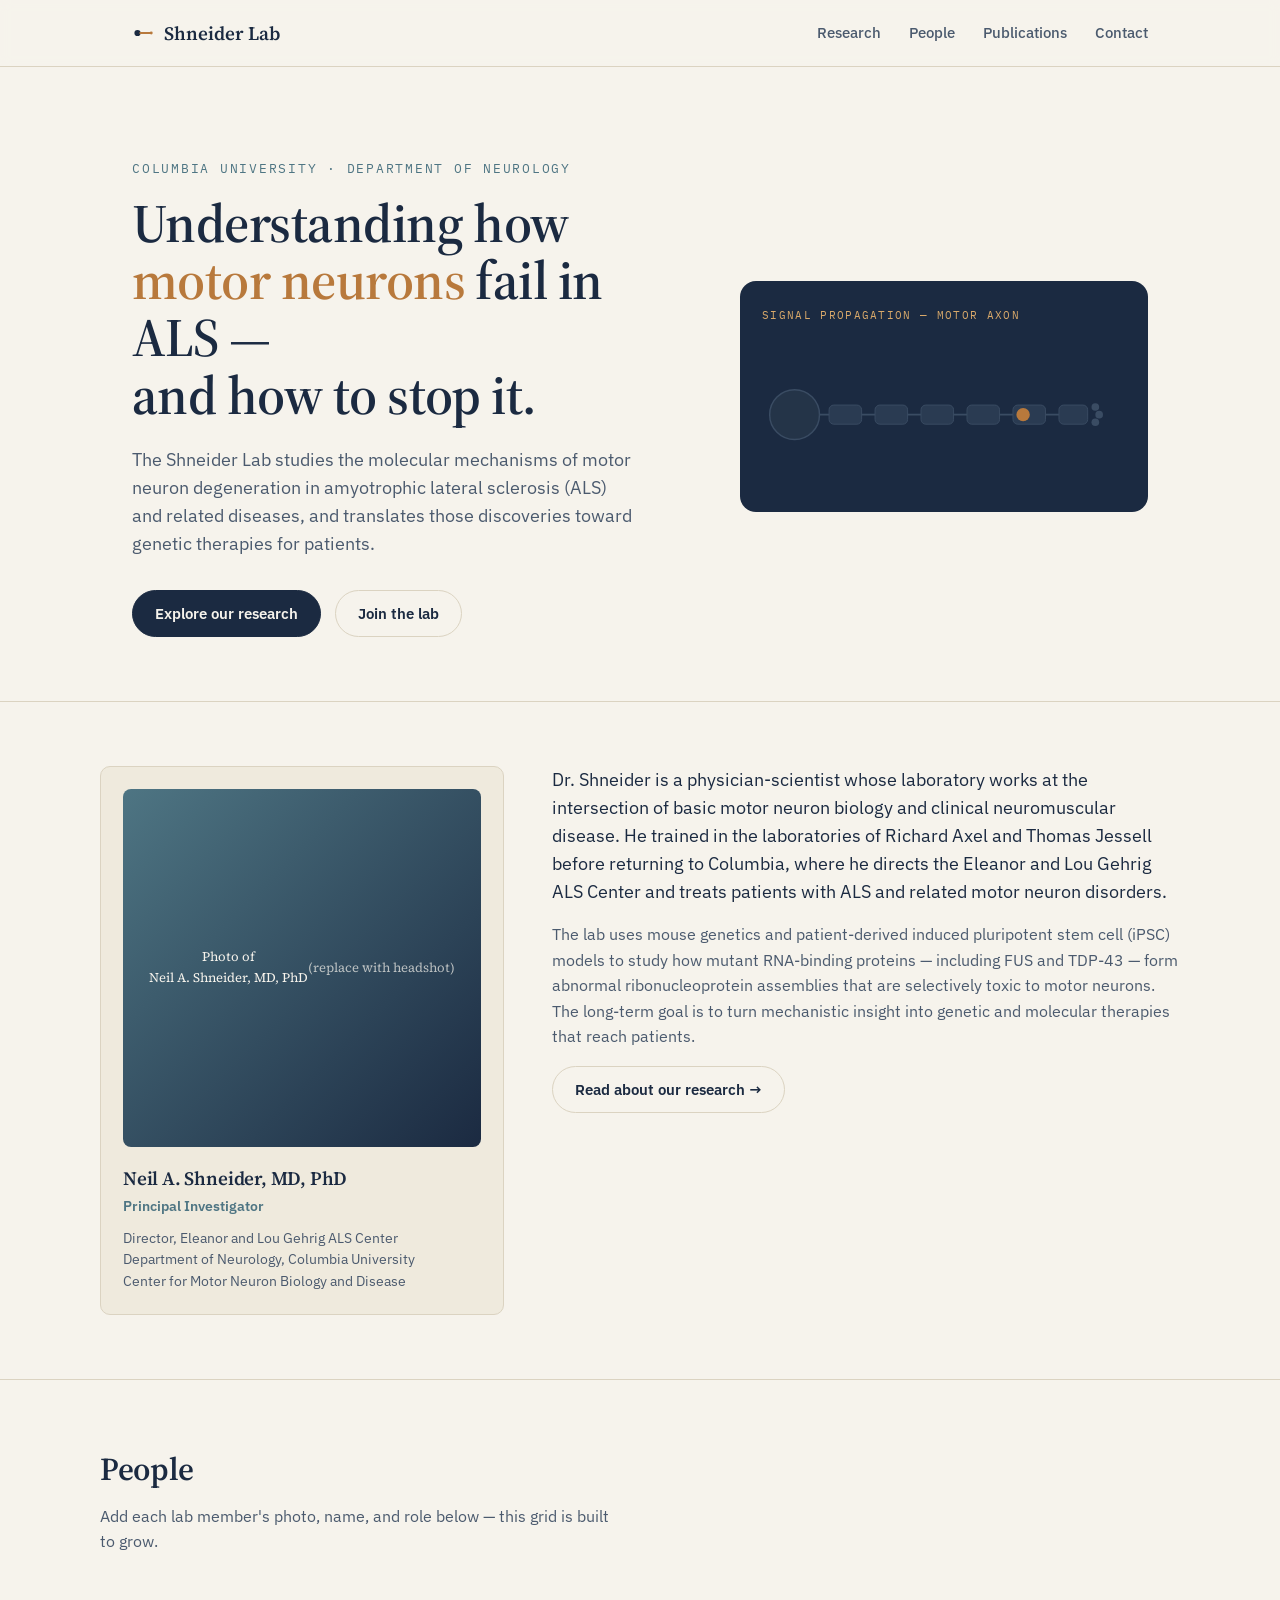
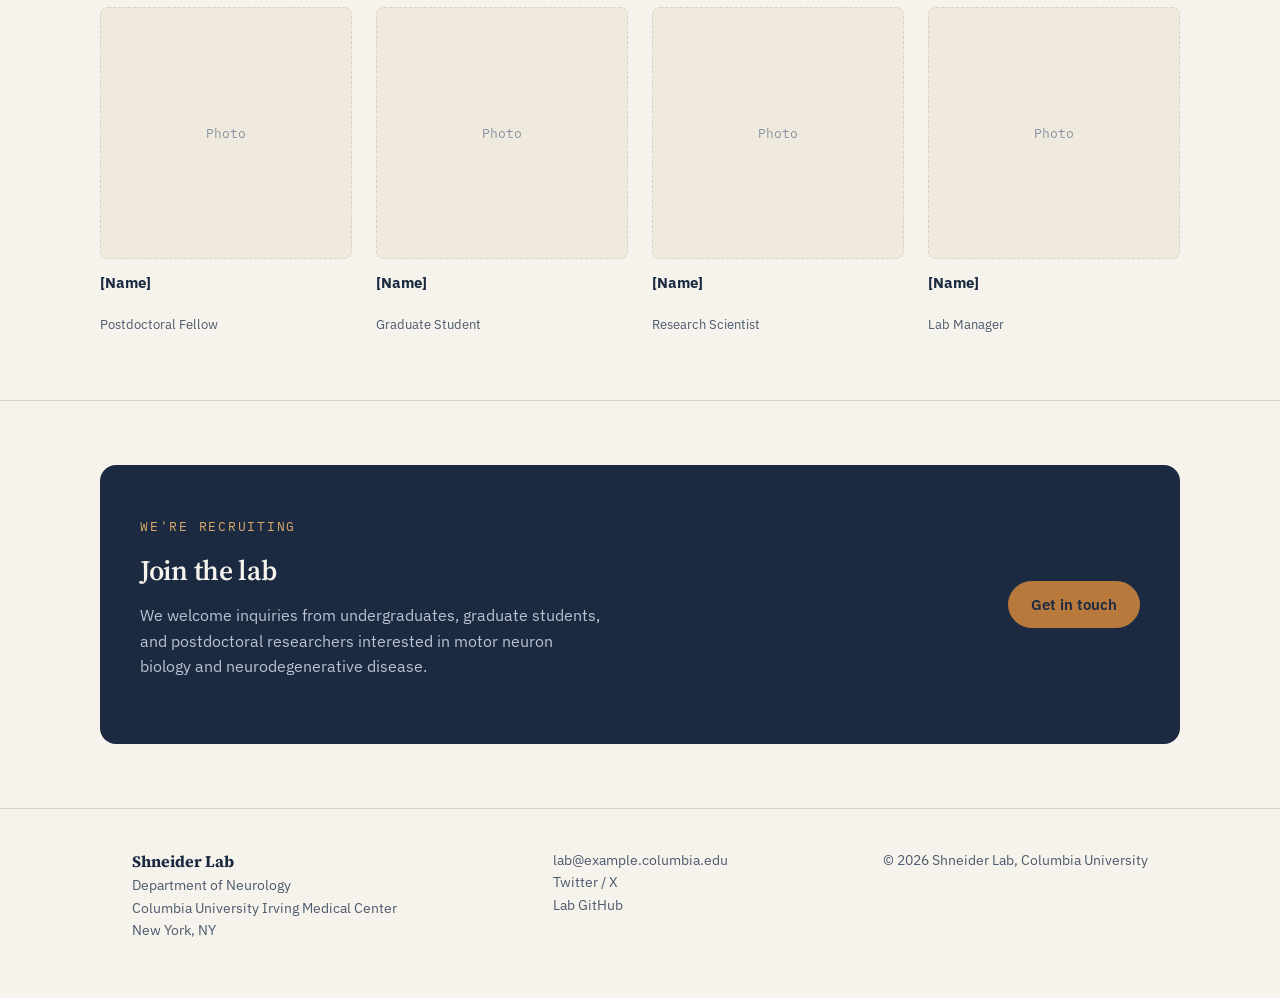
==== index.html @ 3db36af5 "Add files via upload" ====
<!DOCTYPE html>
<html lang="en">
<head>
<meta charset="UTF-8">
<meta name="viewport" content="width=device-width, initial-scale=1.0">
<title>Shneider Lab — Motor Neuron Biology &amp; ALS Therapeutics</title>
<meta name="description" content="The Shneider Lab at Columbia University studies the molecular mechanisms of motor neuron degeneration in ALS and related diseases.">
<link rel="preconnect" href="https://fonts.googleapis.com">
<link rel="preconnect" href="https://fonts.gstatic.com" crossorigin>
<link href="https://fonts.googleapis.com/css2?family=Source+Serif+4:opsz,wght@8..60,400;8..60,500;8..60,600;8..60,700&family=IBM+Plex+Sans:wght@400;500;600&family=IBM+Plex+Mono:wght@400;500&display=swap" rel="stylesheet">
<link rel="stylesheet" href="style.css">
</head>
<body>

<header class="site">
  <nav class="nav">
    <a class="brand" href="index.html">
      <svg class="brand-mark" viewBox="0 0 24 24" fill="none" xmlns="http://www.w3.org/2000/svg">
        <circle cx="6" cy="12" r="3.4" fill="#1B2A41"/>
        <path d="M9 12H20" stroke="#B8793C" stroke-width="2" stroke-linecap="round"/>
        <circle cx="21" cy="12" r="1.6" fill="#B8793C"/>
      </svg>
      Shneider Lab
    </a>
    <ul class="navlinks">
      <li><a href="research.html">Research</a></li>
      <li><a href="index.html#people">People</a></li>
      <li><a href="publications.html">Publications</a></li>
      <li><a href="contact.html">Contact</a></li>
    </ul>
  </nav>
</header>

<main id="top">

  <!-- ================= HERO ================= -->
  <section class="hero" style="border-top:none; padding-top:88px;">
    <div>
      <span class="eyebrow">Columbia University · Department of Neurology</span>
      <h1 style="margin-top:14px;">Understanding how <em>motor neurons</em> fail in ALS —<br>and how to stop it.</h1>
      <p class="lede">
        The Shneider Lab studies the molecular mechanisms of motor neuron degeneration in
        amyotrophic lateral sclerosis (ALS) and related diseases, and translates those
        discoveries toward genetic therapies for patients.
      </p>
      <div class="cta-row">
        <a class="btn primary" href="research.html">Explore our research</a>
        <a class="btn ghost" href="contact.html">Join the lab</a>
      </div>
    </div>

    <div class="axon-box">
      <span class="cap">Signal propagation — motor axon</span>
      <svg viewBox="0 0 380 160" xmlns="http://www.w3.org/2000/svg" aria-hidden="true">
        <circle class="soma" cx="34" cy="80" r="26"/>
        <path class="axon-line" d="M60 80 H340" />
        <g>
          <rect class="myelin" x="70"  y="70" width="34" height="20" rx="5"/>
          <rect class="myelin" x="118" y="70" width="34" height="20" rx="5"/>
          <rect class="myelin" x="166" y="70" width="34" height="20" rx="5"/>
          <rect class="myelin" x="214" y="70" width="34" height="20" rx="5"/>
          <rect class="myelin" x="262" y="70" width="34" height="20" rx="5"/>
          <rect class="myelin" x="310" y="70" width="30" height="20" rx="5"/>
        </g>
        <circle class="pulse" r="7" cy="80">
          <animate attributeName="cx" values="46;340;46" dur="3.2s" keyTimes="0;0.5;1" begin="0s" repeatCount="indefinite"/>
          <animate attributeName="opacity" values="1;1;0;0;1" dur="3.2s" keyTimes="0;0.46;0.5;0.98;1" repeatCount="indefinite"/>
        </circle>
        <circle cx="348" cy="72" r="4" fill="#3A4C63"/>
        <circle cx="352" cy="80" r="4" fill="#3A4C63"/>
        <circle cx="348" cy="88" r="4" fill="#3A4C63"/>
      </svg>
    </div>
  </section>

  <!-- ================= ABOUT / PI ================= -->
  <section id="about">
    <div class="wrap about-grid">
      <div class="pi-card">
        <div class="pi-photo">Photo of<br>Neil A. Shneider, MD, PhD<br><span style="opacity:.7;">(replace with headshot)</span></div>
        <h3>Neil A. Shneider, MD, PhD</h3>
        <div class="role">Principal Investigator</div>
        <div class="meta">
          Director, Eleanor and Lou Gehrig ALS Center<br>
          Department of Neurology, Columbia University<br>
          Center for Motor Neuron Biology and Disease
        </div>
      </div>
      <div class="about-copy">
        <p>
          Dr. Shneider is a physician-scientist whose laboratory works at the intersection
          of basic motor neuron biology and clinical neuromuscular disease. He trained in
          the laboratories of Richard Axel and Thomas Jessell before returning to Columbia,
          where he directs the Eleanor and Lou Gehrig ALS Center and treats patients with
          ALS and related motor neuron disorders.
        </p>
        <p>
          The lab uses mouse genetics and patient-derived induced pluripotent stem cell
          (iPSC) models to study how mutant RNA-binding proteins — including FUS and
          TDP-43 — form abnormal ribonucleoprotein assemblies that are selectively toxic
          to motor neurons. The long-term goal is to turn mechanistic insight into
          genetic and molecular therapies that reach patients.
        </p>
        <a class="btn ghost" href="research.html">Read about our research →</a>
      </div>
    </div>
  </section>

  <!-- ================= PEOPLE ================= -->
  <section id="people">
    <div class="wrap">
      <div class="section-head">
        <div>
          <h2>People</h2>
          <p>Add each lab member's photo, name, and role below — this grid is built to grow.</p>
        </div>
      </div>
      <div class="people-grid">
        <div class="person">
          <div class="avatar">Photo</div>
          <h4>[Name]</h4>
          <div class="ptitle">Postdoctoral Fellow</div>
        </div>
        <div class="person">
          <div class="avatar">Photo</div>
          <h4>[Name]</h4>
          <div class="ptitle">Graduate Student</div>
        </div>
        <div class="person">
          <div class="avatar">Photo</div>
          <h4>[Name]</h4>
          <div class="ptitle">Research Scientist</div>
        </div>
        <div class="person">
          <div class="avatar">Photo</div>
          <h4>[Name]</h4>
          <div class="ptitle">Lab Manager</div>
        </div>
      </div>
    </div>
  </section>

  <!-- ================= JOIN ================= -->
  <section id="join">
    <div class="wrap">
      <div class="join">
        <div>
          <span class="eyebrow" style="color:var(--accent-dim);">We're recruiting</span>
          <h2 style="margin-top:10px;">Join the lab</h2>
          <p>We welcome inquiries from undergraduates, graduate students, and
          postdoctoral researchers interested in motor neuron biology and
          neurodegenerative disease.</p>
        </div>
        <a class="btn primary" href="contact.html">Get in touch</a>
      </div>
    </div>
  </section>

</main>

<!-- ================= FOOTER ================= -->
<footer>
  <div class="wrap footer-grid">
    <div>
      <strong style="color:var(--ink); font-family:'Source Serif 4',serif; font-size:16px;">Shneider Lab</strong><br>
      Department of Neurology<br>
      Columbia University Irving Medical Center<br>
      New York, NY
    </div>
    <div>
      <a href="mailto:lab@example.columbia.edu">lab@example.columbia.edu</a><br>
      <a href="#">Twitter / X</a><br>
      <a href="#">Lab GitHub</a>
    </div>
    <div>© <span id="year"></span> Shneider Lab, Columbia University</div>
  </div>
</footer>

<script>
  document.getElementById('year').textContent = new Date().getFullYear();
</script>

</body>
</html>
---- style.css ----
:root{
    --paper:#F6F3EC;
    --paper-dim:#EFEADD;
    --ink:#1B2A41;
    --ink-soft:#4B5A6E;
    --ink-faint:#8894A3;
    --accent:#B8793C;
    --accent-dim:#D9A96A;
    --steel:#4E7583;
    --line:#DBD3C1;
    --radius:10px;
    --maxw:1080px;
  }
  *{box-sizing:border-box;}
  html{scroll-behavior:smooth;}
  body{
    margin:0;
    background:var(--paper);
    color:var(--ink);
    font-family:'IBM Plex Sans', system-ui, sans-serif;
    font-size:16px;
    line-height:1.6;
    -webkit-font-smoothing:antialiased;
  }
  h1,h2,h3,.serif{
    font-family:'Source Serif 4', Georgia, serif;
    font-weight:600;
    letter-spacing:-0.01em;
    margin:0;
    color:var(--ink);
  }
  a{color:inherit;}
  .wrap{max-width:var(--maxw); margin:0 auto; padding:0 32px;}
  .eyebrow{
    font-family:'IBM Plex Mono', monospace;
    font-size:12.5px;
    letter-spacing:0.14em;
    text-transform:uppercase;
    color:var(--steel);
  }

  /* ---------- Header ---------- */
  header.site{
    position:sticky; top:0; z-index:50;
    background:rgba(246,243,236,0.92);
    backdrop-filter:blur(6px);
    border-bottom:1px solid var(--line);
  }
  .nav{
    display:flex; align-items:center; justify-content:space-between;
    padding:18px 32px; max-width:var(--maxw); margin:0 auto;
  }
  .brand{
    display:flex; align-items:center; gap:10px;
    font-family:'Source Serif 4', serif;
    font-weight:600; font-size:19px;
    text-decoration:none;
  }
  .brand-mark{width:22px; height:22px; flex:0 0 auto;}
  .navlinks{display:flex; gap:28px; list-style:none; margin:0; padding:0;}
  .navlinks a{
    text-decoration:none; font-size:14.5px; font-weight:500; color:var(--ink-soft);
    padding-bottom:3px; border-bottom:1px solid transparent;
    transition:color .15s, border-color .15s;
  }
  .navlinks a:hover{color:var(--ink); border-color:var(--accent);}
  .navtoggle{display:none;}

  /* ---------- Hero ---------- */
  .hero{
    padding:88px 32px 64px;
    max-width:var(--maxw); margin:0 auto;
    display:grid; grid-template-columns:1.15fr 0.85fr; gap:56px; align-items:center;
  }
  .hero h1{
    font-size:clamp(34px, 4.4vw, 54px);
    line-height:1.06;
  }
  .hero h1 em{
    font-style:normal; color:var(--accent);
  }
  .hero p.lede{
    margin-top:22px; max-width:46ch;
    font-size:17.5px; color:var(--ink-soft);
  }
  .hero .cta-row{margin-top:32px; display:flex; gap:14px; flex-wrap:wrap;}
  .btn{
    display:inline-block; padding:11px 22px; border-radius:999px;
    font-size:14.5px; font-weight:600; text-decoration:none;
    border:1px solid var(--ink); transition:transform .15s, background .15s, color .15s;
  }
  .btn.primary{background:var(--ink); color:var(--paper);}
  .btn.primary:hover{background:var(--accent); border-color:var(--accent); transform:translateY(-1px);}
  .btn.ghost{border-color:var(--line); color:var(--ink);}
  .btn.ghost:hover{border-color:var(--ink); transform:translateY(-1px);}

  /* Signature element: axon signal animation */
  .axon-box{
    background:var(--ink); border-radius:16px; padding:26px 22px 20px;
    position:relative; overflow:hidden;
  }
  .axon-box .cap{
    font-family:'IBM Plex Mono', monospace; font-size:11px; letter-spacing:.12em;
    text-transform:uppercase; color:var(--accent-dim); margin-bottom:14px; display:block;
  }
  .axon-box svg{width:100%; height:auto; display:block;}
  .axon-line{fill:none; stroke:#3A4C63; stroke-width:2;}
  .myelin{fill:#2A3B52; stroke:#3A4C63; stroke-width:1;}
  .pulse{fill:var(--accent);}
  .soma{fill:#243448; stroke:#3A4C63; stroke-width:1.5;}

  /* ---------- Section shell ---------- */
  section{padding:64px 32px; border-top:1px solid var(--line);}
  section .wrap{max-width:var(--maxw); margin:0 auto; padding:0;}
  .section-head{
    display:flex; justify-content:space-between; align-items:flex-end; gap:24px;
    margin-bottom:36px; flex-wrap:wrap;
  }
  .section-head h2{font-size:clamp(24px,2.6vw,32px);}
  .section-head p{color:var(--ink-soft); max-width:52ch; margin-top:8px;}

  /* ---------- About ---------- */
  .about-grid{display:grid; grid-template-columns:0.9fr 1.4fr; gap:48px; align-items:start;}
  .pi-card{
    background:var(--paper-dim); border:1px solid var(--line); border-radius:var(--radius);
    padding:22px;
  }
  .pi-photo{
    width:100%; aspect-ratio:1/1; border-radius:8px; background:
      linear-gradient(135deg, var(--steel), var(--ink));
    display:flex; align-items:center; justify-content:center;
    color:var(--paper); font-family:'Source Serif 4',serif; font-size:13px; text-align:center; padding:16px;
  }
  .pi-card h3{margin-top:16px; font-size:19px;}
  .pi-card .role{color:var(--steel); font-size:14px; font-weight:600; margin-top:2px;}
  .pi-card .meta{margin-top:10px; font-size:13.5px; color:var(--ink-soft);}
  .about-copy p{color:var(--ink-soft); margin:0 0 16px;}
  .about-copy p:first-child{color:var(--ink); font-size:17.5px;}

  /* ---------- Research ---------- */
  .research-grid{
    display:grid; grid-template-columns:repeat(3,1fr); gap:22px;
  }
  .rcard{
    border:1px solid var(--line); border-radius:var(--radius); padding:26px 22px;
    background:#fff; transition:transform .15s, box-shadow .15s;
  }
  .rcard:hover{transform:translateY(-3px); box-shadow:0 10px 24px -14px rgba(27,42,65,.35);}
  .rcard .num{font-family:'IBM Plex Mono',monospace; color:var(--accent); font-size:13px; font-weight:500;}
  .rcard h3{font-size:19px; margin-top:12px;}
  .rcard p{color:var(--ink-soft); font-size:14.5px; margin-top:10px;}

  /* ---------- People ---------- */
  .people-grid{display:grid; grid-template-columns:repeat(4,1fr); gap:24px;}
  .person{text-align:left;}
  .person .avatar{
    width:100%; aspect-ratio:1/1; border-radius:8px;
    background:var(--paper-dim); border:1px dashed var(--line);
    display:flex; align-items:center; justify-content:center;
    color:var(--ink-faint); font-size:12.5px; font-family:'IBM Plex Mono',monospace;
  }
  .person h4{margin-top:12px; font-size:15px;}
  .person .ptitle{font-size:13px; color:var(--ink-soft);}

  /* ---------- Publications ---------- */
  .pub-list{list-style:none; margin:0; padding:0;}
  .pub-list li{
    padding:18px 0; border-bottom:1px solid var(--line);
    display:grid; grid-template-columns:90px 1fr; gap:20px;
  }
  .pub-list li:first-child{border-top:1px solid var(--line);}
  .pub-year{font-family:'IBM Plex Mono',monospace; color:var(--steel); font-size:14px;}
  .pub-title{font-weight:600; font-size:15.5px;}
  .pub-cite{color:var(--ink-soft); font-size:14px; margin-top:4px;}

  /* ---------- Join ---------- */
  .join{
    background:var(--ink); color:var(--paper); border-radius:16px;
    padding:48px 40px; display:flex; justify-content:space-between; align-items:center; gap:32px; flex-wrap:wrap;
  }
  .join h2{color:var(--paper); font-size:28px;}
  .join p{color:#B9C3D1; max-width:46ch; margin-top:10px;}
  .join .btn.primary{background:var(--accent); border-color:var(--accent); color:var(--ink);}
  .join .btn.primary:hover{background:var(--accent-dim); border-color:var(--accent-dim);}

  /* ---------- Footer ---------- */
  footer{padding:40px 32px 56px; border-top:1px solid var(--line);}
  .footer-grid{
    display:flex; justify-content:space-between; flex-wrap:wrap; gap:24px;
    font-size:14px; color:var(--ink-soft);
  }
  .footer-grid a{text-decoration:none; color:var(--ink-soft);}
  .footer-grid a:hover{color:var(--accent);}

  /* ---------- Responsive ---------- */
  @media (max-width: 880px){
    .hero{grid-template-columns:1fr; padding-top:48px;}
    .about-grid{grid-template-columns:1fr;}
    .research-grid{grid-template-columns:1fr 1fr;}
    .people-grid{grid-template-columns:1fr 1fr;}
  }
  @media (max-width: 600px){
    .navlinks{display:none;}
    .research-grid{grid-template-columns:1fr;}
    .people-grid{grid-template-columns:1fr 1fr;}
    .join{flex-direction:column; align-items:flex-start;}
    .pub-list li{grid-template-columns:1fr;}
  }

  @media (prefers-reduced-motion: reduce){
    .pulse{animation:none !important;}
  }

  /* ---------- Sub-page hero ---------- */
  .page-hero{
    padding:64px 32px 40px;
    max-width:var(--maxw); margin:0 auto;
  }
  .page-hero h1{font-size:clamp(30px,3.6vw,44px); margin-top:12px;}
  .page-hero p.lede{margin-top:16px; max-width:60ch; font-size:16.5px; color:var(--ink-soft);}
  .crumb{font-size:13.5px; color:var(--ink-faint);}
  .crumb a{color:var(--ink-faint); text-decoration:none;}
  .crumb a:hover{color:var(--accent);}

  /* ---------- Research page extras ---------- */
  .research-detail{
    display:grid; grid-template-columns:1fr; gap:28px; margin-bottom:44px;
  }
  .research-detail .rdet{
    display:grid; grid-template-columns:180px 1fr; gap:28px;
    padding:28px 0; border-top:1px solid var(--line);
  }
  .research-detail .rdet:last-child{border-bottom:1px solid var(--line);}
  .rdet .num{font-family:'IBM Plex Mono',monospace; color:var(--accent); font-size:14px;}
  .rdet h3{font-size:20px; margin-top:6px;}
  .rdet p{color:var(--ink-soft); font-size:15px; margin-top:10px;}
  .method-tags{display:flex; flex-wrap:wrap; gap:8px; margin-top:14px;}
  .method-tags span{
    font-family:'IBM Plex Mono',monospace; font-size:12px; color:var(--steel);
    border:1px solid var(--line); border-radius:999px; padding:4px 10px;
  }

  /* ---------- Contact page ---------- */
  .contact-grid{display:grid; grid-template-columns:1fr 1fr; gap:48px;}
  .contact-card{
    border:1px solid var(--line); border-radius:var(--radius); padding:26px;
    background:#fff;
  }
  .contact-card h3{font-size:17px; margin-bottom:14px;}
  .contact-row{display:flex; gap:12px; padding:10px 0; border-top:1px solid var(--line); font-size:14.5px;}
  .contact-row:first-of-type{border-top:none;}
  .contact-row .label{width:90px; flex:0 0 auto; color:var(--ink-faint); font-family:'IBM Plex Mono',monospace; font-size:12.5px; text-transform:uppercase; letter-spacing:.06em; padding-top:2px;}
  .contact-row a{color:var(--ink); text-decoration:none; font-weight:500;}
  .contact-row a:hover{color:var(--accent);}
  .map-box{
    border-radius:var(--radius); border:1px solid var(--line);
    background:var(--paper-dim); aspect-ratio:4/3;
    display:flex; align-items:center; justify-content:center;
    color:var(--ink-faint); font-size:13px; font-family:'IBM Plex Mono',monospace; text-align:center; padding:20px;
  }

  /* ---------- Publications page extras ---------- */
  .pub-filters{display:flex; gap:10px; flex-wrap:wrap; margin-bottom:8px;}
  .pub-filters button{
    font-family:'IBM Plex Mono',monospace; font-size:12.5px; padding:7px 14px;
    border-radius:999px; border:1px solid var(--line); background:#fff; color:var(--ink-soft);
    cursor:pointer;
  }
  .pub-filters button.active{background:var(--ink); color:var(--paper); border-color:var(--ink);}
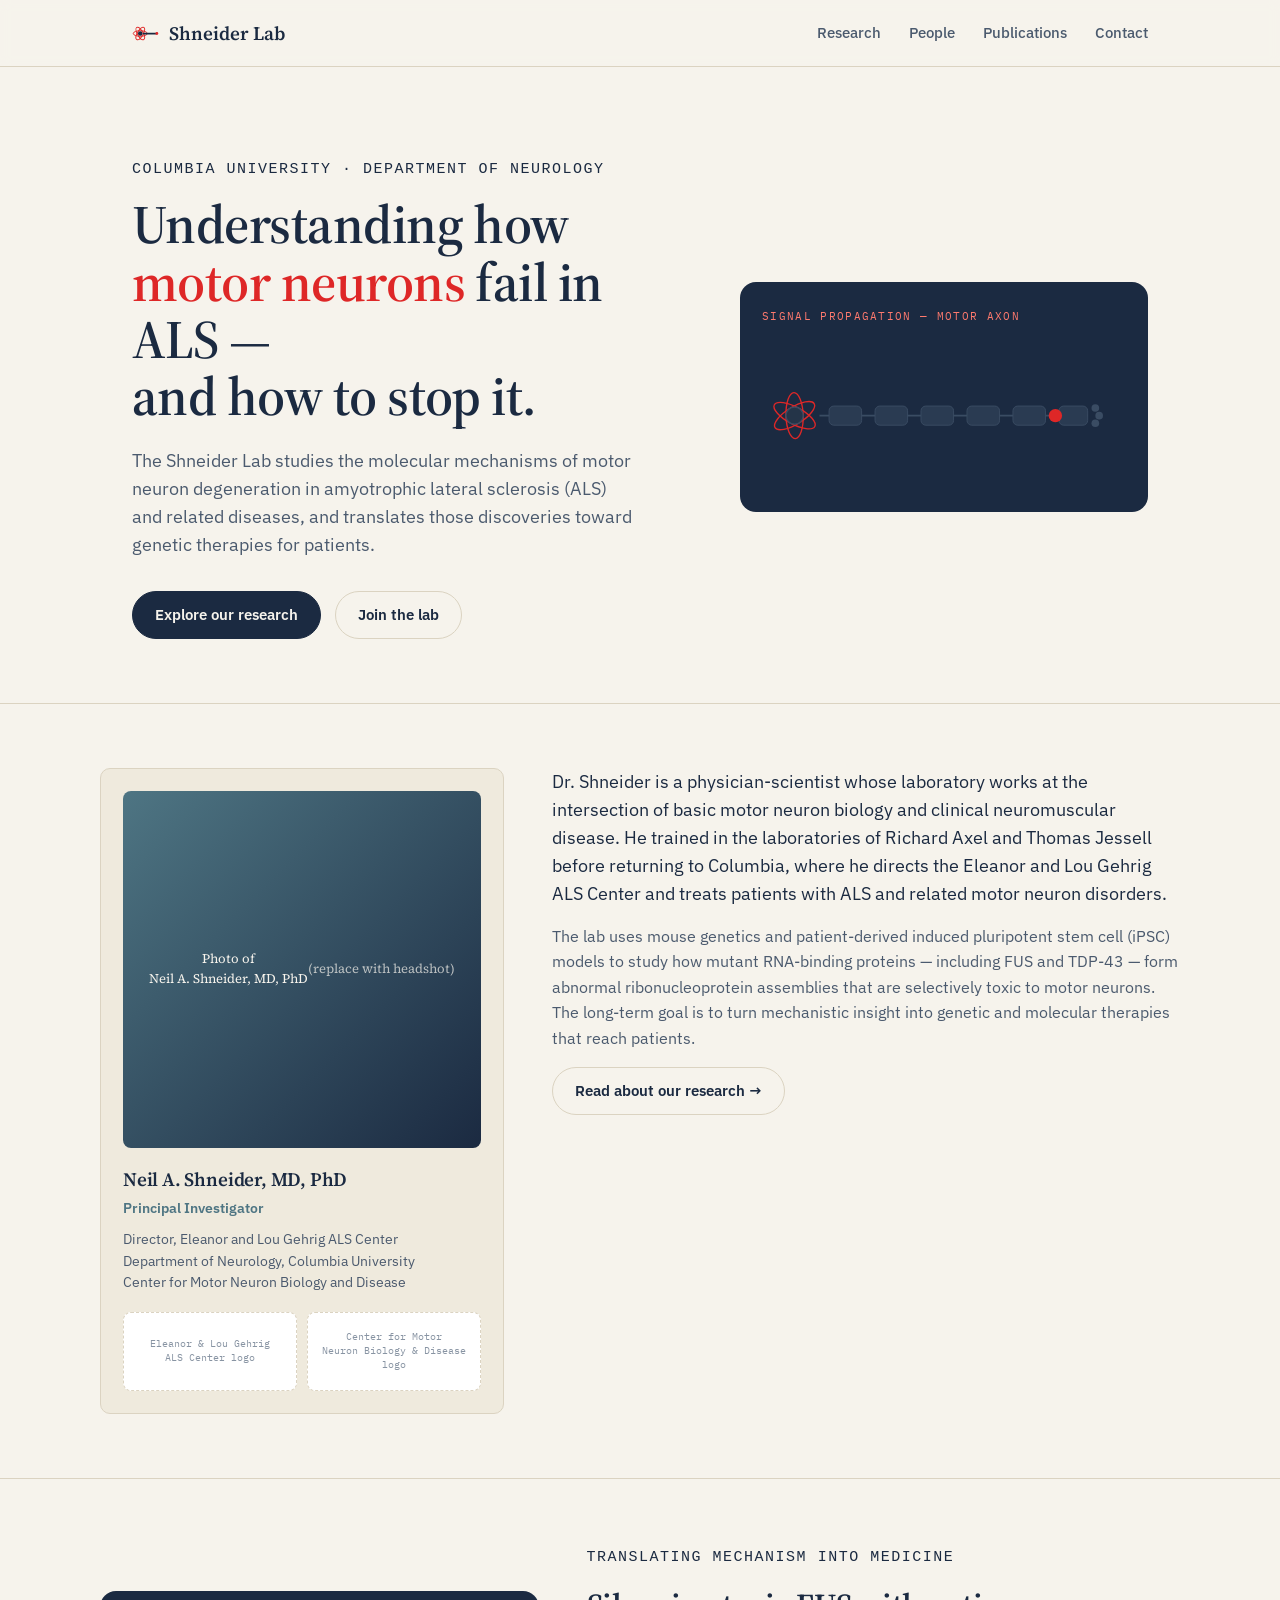
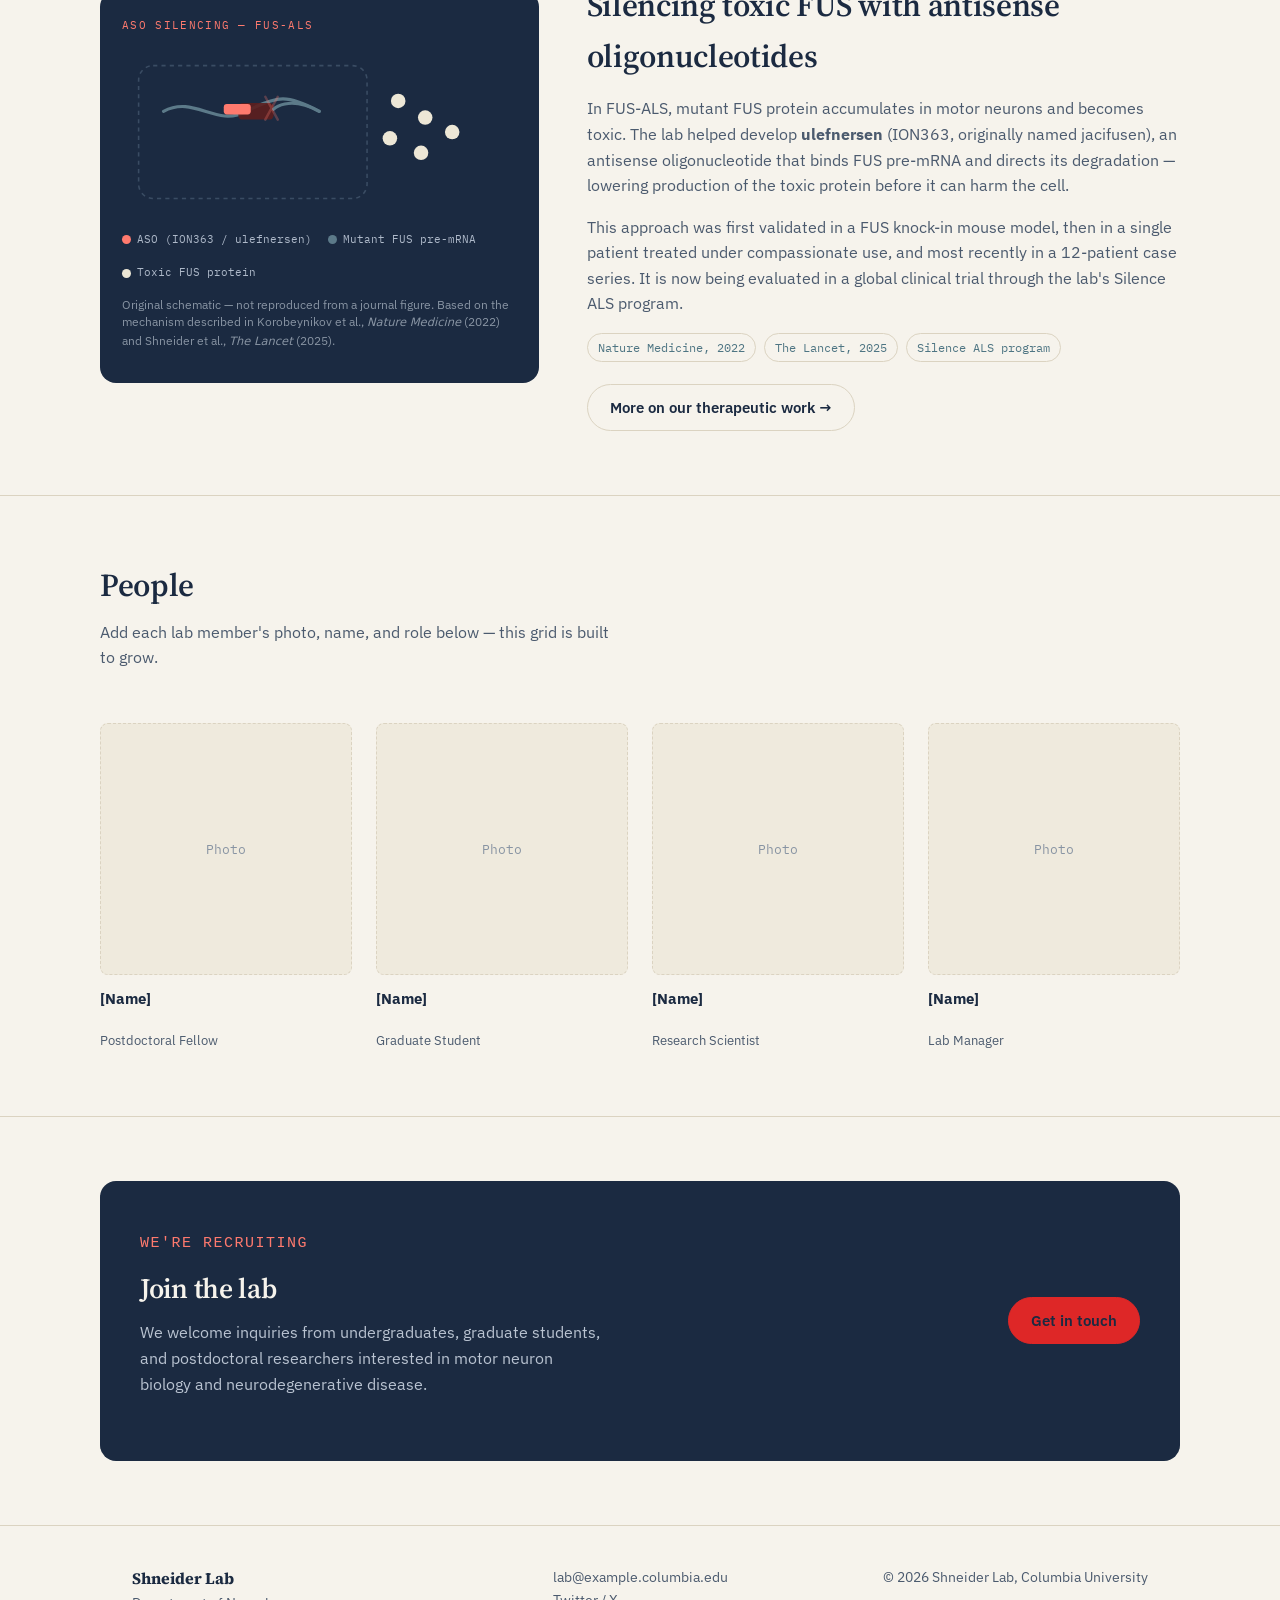
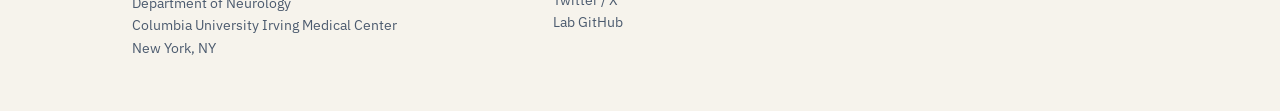
==== commit 311bd9d3: "Add files via upload" ====
--- a/index.html
+++ b/index.html
@@ -15,10 +15,15 @@
 <header class="site">
   <nav class="nav">
     <a class="brand" href="index.html">
-      <svg class="brand-mark" viewBox="0 0 24 24" fill="none" xmlns="http://www.w3.org/2000/svg">
-        <circle cx="6" cy="12" r="3.4" fill="#1B2A41"/>
-        <path d="M9 12H20" stroke="#B8793C" stroke-width="2" stroke-linecap="round"/>
-        <circle cx="21" cy="12" r="1.6" fill="#B8793C"/>
+      <svg class="brand-mark" viewBox="0 0 30 24" fill="none" xmlns="http://www.w3.org/2000/svg">
+        <g stroke="#DE2727" stroke-width="1.1" fill="none">
+          <ellipse cx="9" cy="12" rx="8" ry="3.2"/>
+          <ellipse cx="9" cy="12" rx="8" ry="3.2" transform="rotate(60 9 12)"/>
+          <ellipse cx="9" cy="12" rx="8" ry="3.2" transform="rotate(120 9 12)"/>
+        </g>
+        <circle cx="9" cy="12" r="2.6" fill="#1B2A41"/>
+        <path d="M13 12H27" stroke="#1B2A41" stroke-width="2" stroke-linecap="round"/>
+        <circle cx="28" cy="12" r="1.6" fill="#DE2727"/>
       </svg>
       Shneider Lab
     </a>
@@ -52,7 +57,15 @@
     <div class="axon-box">
       <span class="cap">Signal propagation — motor axon</span>
       <svg viewBox="0 0 380 160" xmlns="http://www.w3.org/2000/svg" aria-hidden="true">
-        <circle class="soma" cx="34" cy="80" r="26"/>
+        <g>
+          <g stroke="#DE2727" stroke-width="1.4" fill="none">
+            <ellipse cx="34" cy="80" rx="24" ry="9"/>
+            <ellipse cx="34" cy="80" rx="24" ry="9" transform="rotate(60 34 80)"/>
+            <ellipse cx="34" cy="80" rx="24" ry="9" transform="rotate(120 34 80)"/>
+            <animateTransform attributeName="transform" type="rotate" from="0 34 80" to="360 34 80" dur="18s" repeatCount="indefinite"/>
+          </g>
+          <circle class="soma" cx="34" cy="80" r="9"/>
+        </g>
         <path class="axon-line" d="M60 80 H340" />
         <g>
           <rect class="myelin" x="70"  y="70" width="34" height="20" rx="5"/>
@@ -85,6 +98,11 @@
           Department of Neurology, Columbia University<br>
           Center for Motor Neuron Biology and Disease
         </div>
+        <!-- Replace each logo-slot below with <img src="lou-gehrig-center-logo.png" alt="..."> once you have the files -->
+        <div class="affiliate-logos">
+          <div class="logo-slot">Eleanor &amp; Lou Gehrig<br>ALS Center logo</div>
+          <div class="logo-slot">Center for Motor<br>Neuron Biology &amp; Disease logo</div>
+        </div>
       </div>
       <div class="about-copy">
         <p>
@@ -103,6 +121,80 @@
         </p>
         <a class="btn ghost" href="research.html">Read about our research →</a>
       </div>
+    </div>
+  </section>
+
+  <!-- ================= ASO MECHANISM ================= -->
+  <section id="aso">
+    <div class="wrap aso-grid" style="display:grid; grid-template-columns:0.85fr 1.15fr; gap:48px; align-items:center;">
+
+      <div class="aso-box">
+        <span class="cap">ASO silencing — FUS-ALS</span>
+        <svg viewBox="0 0 380 160" xmlns="http://www.w3.org/2000/svg" aria-hidden="true">
+          <!-- nuclear envelope -->
+          <rect x="16" y="16" width="220" height="128" rx="14" fill="none" stroke="#3A4C63" stroke-width="1.5" stroke-dasharray="4 4"/>
+          <!-- pre-mRNA transcript -->
+          <path d="M40 60 C 70 44, 90 76, 120 60 S 160 44, 190 60" fill="none" stroke="#5C7A89" stroke-width="3" stroke-linecap="round"/>
+          <!-- mutant exon segment (target site) -->
+          <rect id="exon" x="112" y="52" width="34" height="16" rx="4" fill="#5C1E1E" opacity="0.9"/>
+          <!-- downstream transcript that gets degraded -->
+          <path id="mrnaDown" d="M146 58 S 160 44, 190 60" fill="none" stroke="#5C7A89" stroke-width="3" stroke-linecap="round">
+            <animate attributeName="opacity" values="1;1;1;0.12;0.12;1" keyTimes="0;0.3;0.4;0.55;0.85;1" dur="4.4s" repeatCount="indefinite"/>
+          </path>
+          <!-- ASO -->
+          <rect id="aso" x="-30" y="53" width="26" height="10" rx="3" fill="#FF7A6E">
+            <animate attributeName="x" values="-30;98;98;98;98;-30" keyTimes="0;0.3;0.35;0.85;0.9;1" dur="4.4s" repeatCount="indefinite"/>
+          </rect>
+          <!-- cleavage marker -->
+          <g id="scissors" opacity="0">
+            <animate attributeName="opacity" values="0;0;1;1;0;0" keyTimes="0;0.3;0.38;0.82;0.9;1" dur="4.4s" repeatCount="indefinite"/>
+            <path d="M138 46 L150 68 M150 46 L138 68" stroke="#FF7A6E" stroke-width="2.4" stroke-linecap="round"/>
+          </g>
+          <!-- toxic FUS protein, produced outside nucleus -->
+          <g fill="#EDE7D6">
+            <circle cx="266" cy="50" r="7"><animate attributeName="opacity" values="1;1;1;0.25;0.25;1" keyTimes="0;0.4;0.5;0.62;0.85;1" dur="4.4s" repeatCount="indefinite"/></circle>
+            <circle cx="292" cy="66" r="7"><animate attributeName="opacity" values="1;1;1;0.25;0.25;1" keyTimes="0;0.42;0.52;0.64;0.85;1" dur="4.4s" repeatCount="indefinite"/></circle>
+            <circle cx="258" cy="86" r="7"><animate attributeName="opacity" values="1;1;1;0.25;0.25;1" keyTimes="0;0.44;0.54;0.66;0.85;1" dur="4.4s" repeatCount="indefinite"/></circle>
+            <circle cx="288" cy="100" r="7"><animate attributeName="opacity" values="1;1;1;0.25;0.25;1" keyTimes="0;0.46;0.56;0.68;0.85;1" dur="4.4s" repeatCount="indefinite"/></circle>
+            <circle cx="318" cy="80" r="7"><animate attributeName="opacity" values="1;1;1;0.25;0.25;1" keyTimes="0;0.48;0.58;0.7;0.85;1" dur="4.4s" repeatCount="indefinite"/></circle>
+          </g>
+        </svg>
+        <div class="aso-legend">
+          <span><i class="dot aso"></i>ASO (ION363 / ulefnersen)</span>
+          <span><i class="dot mrna"></i>Mutant FUS pre-mRNA</span>
+          <span><i class="dot protein"></i>Toxic FUS protein</span>
+        </div>
+        <p class="aso-source">
+          Original schematic — not reproduced from a journal figure. Based on the
+          mechanism described in Korobeynikov et al., <em>Nature Medicine</em> (2022)
+          and Shneider et al., <em>The Lancet</em> (2025).
+        </p>
+      </div>
+
+      <div>
+        <span class="eyebrow">Translating mechanism into medicine</span>
+        <h2 style="margin-top:10px; font-size:clamp(24px,2.8vw,32px);">Silencing toxic FUS with antisense oligonucleotides</h2>
+        <p style="color:var(--ink-soft); margin-top:14px;">
+          In FUS-ALS, mutant FUS protein accumulates in motor neurons and becomes
+          toxic. The lab helped develop <strong>ulefnersen</strong> (ION363,
+          originally named jacifusen), an antisense oligonucleotide that binds
+          FUS pre-mRNA and directs its degradation — lowering production of the
+          toxic protein before it can harm the cell.
+        </p>
+        <p style="color:var(--ink-soft); margin-top:12px;">
+          This approach was first validated in a FUS knock-in mouse model, then
+          in a single patient treated under compassionate use, and most recently
+          in a 12-patient case series. It is now being evaluated in a global
+          clinical trial through the lab's Silence ALS program.
+        </p>
+        <div class="method-tags" style="margin-top:16px;">
+          <span>Nature Medicine, 2022</span>
+          <span>The Lancet, 2025</span>
+          <span>Silence ALS program</span>
+        </div>
+        <a class="btn ghost" href="research.html" style="margin-top:22px; display:inline-block;">More on our therapeutic work →</a>
+      </div>
+
     </div>
   </section>
 
--- a/style.css
+++ b/style.css
@@ -4,8 +4,8 @@
     --ink:#1B2A41;
     --ink-soft:#4B5A6E;
     --ink-faint:#8894A3;
-    --accent:#B8793C;
-    --accent-dim:#D9A96A;
+    --accent:#DE2727;
+    --accent-dim:#FF7A6E;
     --steel:#4E7583;
     --line:#DBD3C1;
     --radius:10px;
@@ -33,10 +33,11 @@
   .wrap{max-width:var(--maxw); margin:0 auto; padding:0 32px;}
   .eyebrow{
     font-family:'IBM Plex Mono', monospace;
-    font-size:12.5px;
-    letter-spacing:0.14em;
+    font-size:15px;
+    font-weight:500;
+    letter-spacing:0.1em;
     text-transform:uppercase;
-    color:var(--steel);
+    color:var(--ink);
   }
 
   /* ---------- Header ---------- */
@@ -56,7 +57,7 @@
     font-weight:600; font-size:19px;
     text-decoration:none;
   }
-  .brand-mark{width:22px; height:22px; flex:0 0 auto;}
+  .brand-mark{width:27px; height:21px; flex:0 0 auto;}
   .navlinks{display:flex; gap:28px; list-style:none; margin:0; padding:0;}
   .navlinks a{
     text-decoration:none; font-size:14.5px; font-weight:500; color:var(--ink-soft);
@@ -198,6 +199,8 @@
     .about-grid{grid-template-columns:1fr;}
     .research-grid{grid-template-columns:1fr 1fr;}
     .people-grid{grid-template-columns:1fr 1fr;}
+    .aso-grid{grid-template-columns:1fr !important;}
+    .contact-grid{grid-template-columns:1fr;}
   }
   @media (max-width: 600px){
     .navlinks{display:none;}
@@ -267,3 +270,59 @@
     cursor:pointer;
   }
   .pub-filters button.active{background:var(--ink); color:var(--paper); border-color:var(--ink);}
+
+  /* ---------- Affiliate logo slots ---------- */
+  .affiliate-logos{display:flex; gap:10px; margin-top:18px;}
+  .logo-slot{
+    flex:1; aspect-ratio:2.2/1; border:1px dashed var(--line); border-radius:8px;
+    display:flex; align-items:center; justify-content:center; text-align:center;
+    font-family:'IBM Plex Mono',monospace; font-size:10px; line-height:1.4;
+    color:var(--ink-faint); padding:6px; background:#fff;
+  }
+  .logo-slot img{max-width:100%; max-height:100%; object-fit:contain;}
+
+  /* ---------- ASO mechanism panel ---------- */
+  .aso-box{
+    background:var(--ink); border-radius:16px; padding:26px 22px 22px;
+    position:relative; overflow:hidden;
+  }
+  .aso-box .cap{
+    font-family:'IBM Plex Mono', monospace; font-size:11px; letter-spacing:.12em;
+    text-transform:uppercase; color:var(--accent-dim); margin-bottom:14px; display:block;
+  }
+  .aso-box svg{width:100%; height:auto; display:block;}
+  .aso-legend{
+    display:flex; gap:16px; flex-wrap:wrap; margin-top:16px;
+    font-family:'IBM Plex Mono',monospace; font-size:11px; color:#AEB9C9;
+  }
+  .aso-legend span{display:flex; align-items:center; gap:6px;}
+  .aso-legend i.dot{width:9px; height:9px; border-radius:50%; display:inline-block;}
+  .aso-legend i.dot.aso{background:var(--accent-dim);}
+  .aso-legend i.dot.mrna{background:#5C7A89;}
+  .aso-legend i.dot.protein{background:#EDE7D6;}
+  .aso-source{
+    margin-top:14px; font-size:11.5px; color:#8894A3; line-height:1.5;
+  }
+
+  /* ---------- Publications: selected vs complete ---------- */
+  .pub-selected-grid{
+    display:grid; grid-template-columns:repeat(3,1fr); gap:20px; margin-bottom:56px;
+  }
+  .pub-selected-card{
+    border:1px solid var(--line); border-radius:var(--radius); padding:22px;
+    background:#fff; display:flex; flex-direction:column;
+  }
+  .pub-selected-card .pub-year{margin-bottom:8px;}
+  .pub-selected-card .pub-title{font-size:16px; line-height:1.35;}
+  .pub-selected-card .pub-cite{margin-top:8px;}
+  .pub-selected-card .pub-tag{
+    margin-top:auto; padding-top:14px; font-family:'IBM Plex Mono',monospace;
+    font-size:11px; letter-spacing:.06em; text-transform:uppercase; color:var(--accent);
+  }
+  .subsection-head{margin-bottom:22px;}
+  .subsection-head h2{font-size:22px;}
+  .subsection-head p{color:var(--ink-soft); font-size:14.5px; margin-top:6px;}
+
+  @media (max-width: 880px){
+    .pub-selected-grid{grid-template-columns:1fr;}
+  }
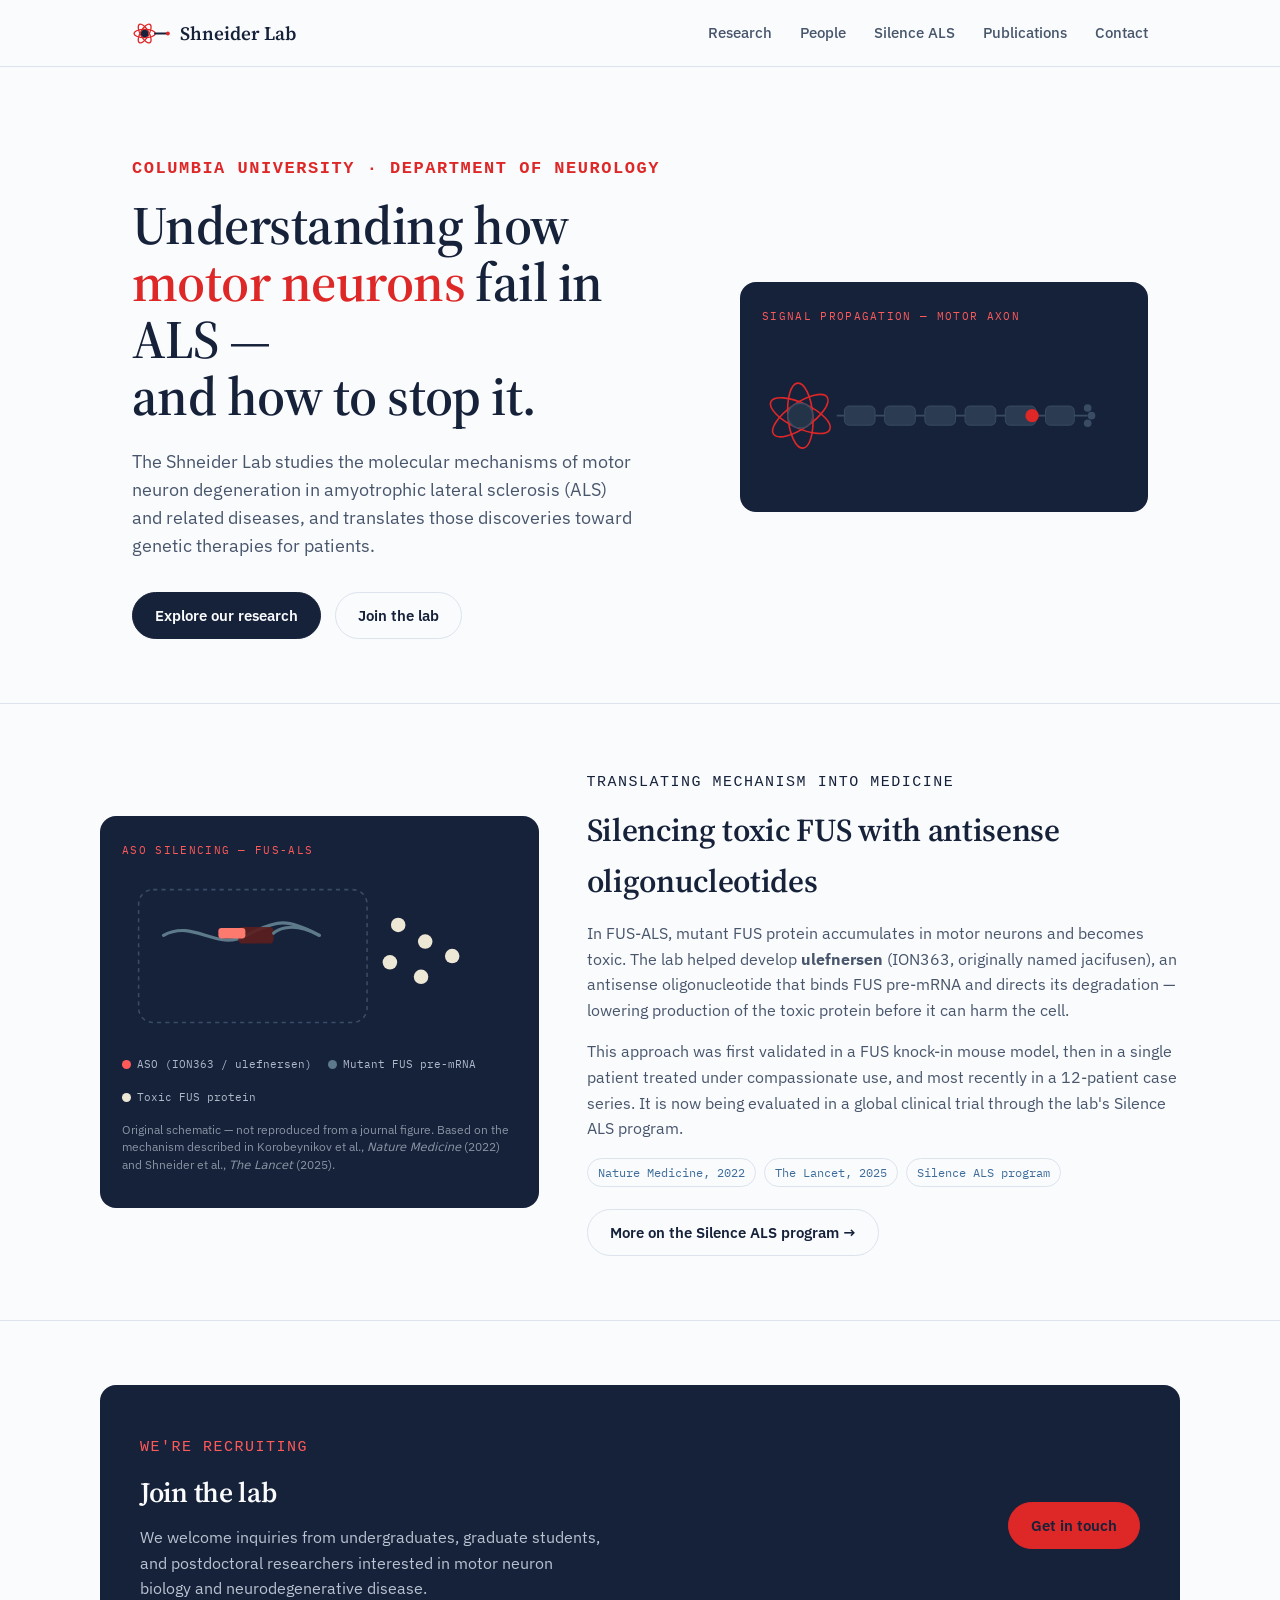
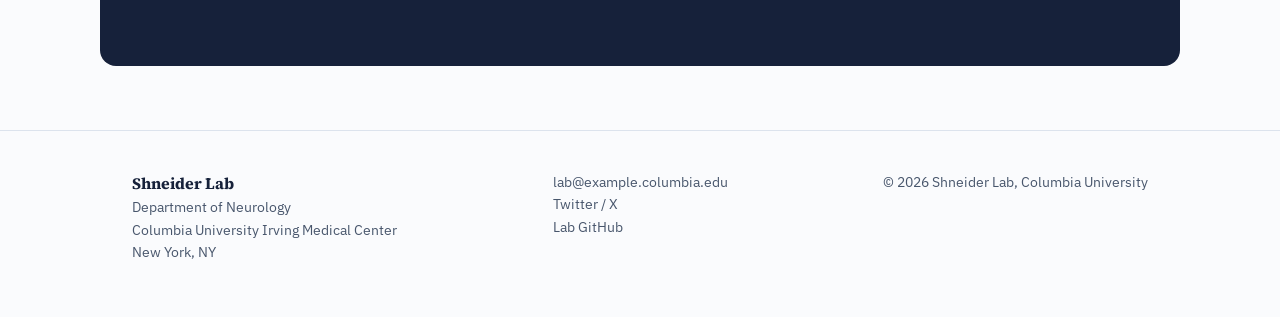
==== commit 4cd609ed: "Add files via upload" ====
--- a/index.html
+++ b/index.html
@@ -15,21 +15,22 @@
 <header class="site">
   <nav class="nav">
     <a class="brand" href="index.html">
-      <svg class="brand-mark" viewBox="0 0 30 24" fill="none" xmlns="http://www.w3.org/2000/svg">
-        <g stroke="#DE2727" stroke-width="1.1" fill="none">
-          <ellipse cx="9" cy="12" rx="8" ry="3.2"/>
-          <ellipse cx="9" cy="12" rx="8" ry="3.2" transform="rotate(60 9 12)"/>
-          <ellipse cx="9" cy="12" rx="8" ry="3.2" transform="rotate(120 9 12)"/>
+      <svg class="brand-mark" viewBox="0 0 36 26" fill="none" xmlns="http://www.w3.org/2000/svg">
+        <g stroke="#DE2727" stroke-width="1.2" fill="none">
+          <ellipse cx="12" cy="13" rx="10" ry="4"/>
+          <ellipse cx="12" cy="13" rx="10" ry="4" transform="rotate(60 12 13)"/>
+          <ellipse cx="12" cy="13" rx="10" ry="4" transform="rotate(120 12 13)"/>
         </g>
-        <circle cx="9" cy="12" r="2.6" fill="#1B2A41"/>
-        <path d="M13 12H27" stroke="#1B2A41" stroke-width="2" stroke-linecap="round"/>
-        <circle cx="28" cy="12" r="1.6" fill="#DE2727"/>
+        <circle cx="12" cy="13" r="3.6" fill="#16213A"/>
+        <path d="M22 13H33" stroke="#16213A" stroke-width="2" stroke-linecap="round"/>
+        <circle cx="34" cy="13" r="1.8" fill="#DE2727"/>
       </svg>
       Shneider Lab
     </a>
     <ul class="navlinks">
       <li><a href="research.html">Research</a></li>
-      <li><a href="index.html#people">People</a></li>
+      <li><a href="people.html">People</a></li>
+      <li><a href="silence-als.html">Silence ALS</a></li>
       <li><a href="publications.html">Publications</a></li>
       <li><a href="contact.html">Contact</a></li>
     </ul>
@@ -41,7 +42,7 @@
   <!-- ================= HERO ================= -->
   <section class="hero" style="border-top:none; padding-top:88px;">
     <div>
-      <span class="eyebrow">Columbia University · Department of Neurology</span>
+      <span class="eyebrow-lg">Columbia University · Department of Neurology</span>
       <h1 style="margin-top:14px;">Understanding how <em>motor neurons</em> fail in ALS —<br>and how to stop it.</h1>
       <p class="lede">
         The Shneider Lab studies the molecular mechanisms of motor neuron degeneration in
@@ -58,69 +59,31 @@
       <span class="cap">Signal propagation — motor axon</span>
       <svg viewBox="0 0 380 160" xmlns="http://www.w3.org/2000/svg" aria-hidden="true">
         <g>
-          <g stroke="#DE2727" stroke-width="1.4" fill="none">
-            <ellipse cx="34" cy="80" rx="24" ry="9"/>
-            <ellipse cx="34" cy="80" rx="24" ry="9" transform="rotate(60 34 80)"/>
-            <ellipse cx="34" cy="80" rx="24" ry="9" transform="rotate(120 34 80)"/>
-            <animateTransform attributeName="transform" type="rotate" from="0 34 80" to="360 34 80" dur="18s" repeatCount="indefinite"/>
+          <g stroke="#DE2727" stroke-width="1.7" fill="none">
+            <ellipse cx="40" cy="80" rx="34" ry="13"/>
+            <ellipse cx="40" cy="80" rx="34" ry="13" transform="rotate(60 40 80)"/>
+            <ellipse cx="40" cy="80" rx="34" ry="13" transform="rotate(120 40 80)"/>
+            <animateTransform attributeName="transform" type="rotate" from="0 40 80" to="360 40 80" dur="18s" repeatCount="indefinite"/>
           </g>
-          <circle class="soma" cx="34" cy="80" r="9"/>
+          <circle class="soma" cx="40" cy="80" r="13"/>
         </g>
-        <path class="axon-line" d="M60 80 H340" />
+        <path class="axon-line" d="M78 80H340" />
         <g>
-          <rect class="myelin" x="70"  y="70" width="34" height="20" rx="5"/>
-          <rect class="myelin" x="118" y="70" width="34" height="20" rx="5"/>
-          <rect class="myelin" x="166" y="70" width="34" height="20" rx="5"/>
-          <rect class="myelin" x="214" y="70" width="34" height="20" rx="5"/>
-          <rect class="myelin" x="262" y="70" width="34" height="20" rx="5"/>
-          <rect class="myelin" x="310" y="70" width="30" height="20" rx="5"/>
+          <rect class="myelin" x="86"  y="70" width="32" height="20" rx="5"/>
+          <rect class="myelin" x="128" y="70" width="32" height="20" rx="5"/>
+          <rect class="myelin" x="170" y="70" width="32" height="20" rx="5"/>
+          <rect class="myelin" x="212" y="70" width="32" height="20" rx="5"/>
+          <rect class="myelin" x="254" y="70" width="32" height="20" rx="5"/>
+          <rect class="myelin" x="296" y="70" width="30" height="20" rx="5"/>
         </g>
         <circle class="pulse" r="7" cy="80">
-          <animate attributeName="cx" values="46;340;46" dur="3.2s" keyTimes="0;0.5;1" begin="0s" repeatCount="indefinite"/>
+          <animate attributeName="cx" values="92;332;92" dur="3.2s" keyTimes="0;0.5;1" begin="0s" repeatCount="indefinite"/>
           <animate attributeName="opacity" values="1;1;0;0;1" dur="3.2s" keyTimes="0;0.46;0.5;0.98;1" repeatCount="indefinite"/>
         </circle>
-        <circle cx="348" cy="72" r="4" fill="#3A4C63"/>
-        <circle cx="352" cy="80" r="4" fill="#3A4C63"/>
-        <circle cx="348" cy="88" r="4" fill="#3A4C63"/>
+        <circle cx="340" cy="72" r="4" fill="#3A4C63"/>
+        <circle cx="344" cy="80" r="4" fill="#3A4C63"/>
+        <circle cx="340" cy="88" r="4" fill="#3A4C63"/>
       </svg>
-    </div>
-  </section>
-
-  <!-- ================= ABOUT / PI ================= -->
-  <section id="about">
-    <div class="wrap about-grid">
-      <div class="pi-card">
-        <div class="pi-photo">Photo of<br>Neil A. Shneider, MD, PhD<br><span style="opacity:.7;">(replace with headshot)</span></div>
-        <h3>Neil A. Shneider, MD, PhD</h3>
-        <div class="role">Principal Investigator</div>
-        <div class="meta">
-          Director, Eleanor and Lou Gehrig ALS Center<br>
-          Department of Neurology, Columbia University<br>
-          Center for Motor Neuron Biology and Disease
-        </div>
-        <!-- Replace each logo-slot below with <img src="lou-gehrig-center-logo.png" alt="..."> once you have the files -->
-        <div class="affiliate-logos">
-          <div class="logo-slot">Eleanor &amp; Lou Gehrig<br>ALS Center logo</div>
-          <div class="logo-slot">Center for Motor<br>Neuron Biology &amp; Disease logo</div>
-        </div>
-      </div>
-      <div class="about-copy">
-        <p>
-          Dr. Shneider is a physician-scientist whose laboratory works at the intersection
-          of basic motor neuron biology and clinical neuromuscular disease. He trained in
-          the laboratories of Richard Axel and Thomas Jessell before returning to Columbia,
-          where he directs the Eleanor and Lou Gehrig ALS Center and treats patients with
-          ALS and related motor neuron disorders.
-        </p>
-        <p>
-          The lab uses mouse genetics and patient-derived induced pluripotent stem cell
-          (iPSC) models to study how mutant RNA-binding proteins — including FUS and
-          TDP-43 — form abnormal ribonucleoprotein assemblies that are selectively toxic
-          to motor neurons. The long-term goal is to turn mechanistic insight into
-          genetic and molecular therapies that reach patients.
-        </p>
-        <a class="btn ghost" href="research.html">Read about our research →</a>
-      </div>
     </div>
   </section>
 
@@ -192,43 +155,9 @@
           <span>The Lancet, 2025</span>
           <span>Silence ALS program</span>
         </div>
-        <a class="btn ghost" href="research.html" style="margin-top:22px; display:inline-block;">More on our therapeutic work →</a>
-      </div>
-
-    </div>
-  </section>
-
-  <!-- ================= PEOPLE ================= -->
-  <section id="people">
-    <div class="wrap">
-      <div class="section-head">
-        <div>
-          <h2>People</h2>
-          <p>Add each lab member's photo, name, and role below — this grid is built to grow.</p>
-        </div>
-      </div>
-      <div class="people-grid">
-        <div class="person">
-          <div class="avatar">Photo</div>
-          <h4>[Name]</h4>
-          <div class="ptitle">Postdoctoral Fellow</div>
-        </div>
-        <div class="person">
-          <div class="avatar">Photo</div>
-          <h4>[Name]</h4>
-          <div class="ptitle">Graduate Student</div>
-        </div>
-        <div class="person">
-          <div class="avatar">Photo</div>
-          <h4>[Name]</h4>
-          <div class="ptitle">Research Scientist</div>
-        </div>
-        <div class="person">
-          <div class="avatar">Photo</div>
-          <h4>[Name]</h4>
-          <div class="ptitle">Lab Manager</div>
-        </div>
-      </div>
+        <a class="btn ghost" href="silence-als.html" style="margin-top:22px; display:inline-block;">More on the Silence ALS program →</a>
+      </div>
+
     </div>
   </section>
 
--- a/style.css
+++ b/style.css
@@ -1,13 +1,13 @@
   :root{
-    --paper:#F6F3EC;
-    --paper-dim:#EFEADD;
-    --ink:#1B2A41;
-    --ink-soft:#4B5A6E;
+    --paper:#FAFBFD;
+    --paper-dim:#EEF2F8;
+    --ink:#16213A;
+    --ink-soft:#48566C;
     --ink-faint:#8894A3;
     --accent:#DE2727;
-    --accent-dim:#FF7A6E;
-    --steel:#4E7583;
-    --line:#DBD3C1;
+    --accent-dim:#FF5A5A;
+    --steel:#3E6D9C;
+    --line:#DCE3ED;
     --radius:10px;
     --maxw:1080px;
   }
@@ -39,11 +39,19 @@
     text-transform:uppercase;
     color:var(--ink);
   }
+  .eyebrow-lg{
+    font-family:'IBM Plex Mono', monospace;
+    font-size:17px;
+    font-weight:700;
+    letter-spacing:0.09em;
+    text-transform:uppercase;
+    color:var(--accent);
+  }
 
   /* ---------- Header ---------- */
   header.site{
     position:sticky; top:0; z-index:50;
-    background:rgba(246,243,236,0.92);
+    background:rgba(250,251,253,0.92);
     backdrop-filter:blur(6px);
     border-bottom:1px solid var(--line);
   }
@@ -57,7 +65,7 @@
     font-weight:600; font-size:19px;
     text-decoration:none;
   }
-  .brand-mark{width:27px; height:21px; flex:0 0 auto;}
+  .brand-mark{width:38px; height:29px; flex:0 0 auto;}
   .navlinks{display:flex; gap:28px; list-style:none; margin:0; padding:0;}
   .navlinks a{
     text-decoration:none; font-size:14.5px; font-weight:500; color:var(--ink-soft);
@@ -162,6 +170,27 @@
   }
   .person h4{margin-top:12px; font-size:15px;}
   .person .ptitle{font-size:13px; color:var(--ink-soft);}
+
+  /* ---------- People page: one-per-row roster ---------- */
+  .people-list{display:flex; flex-direction:column; gap:16px;}
+  .person-row{
+    display:grid; grid-template-columns:120px 1fr; gap:24px; align-items:center;
+    border:1px solid var(--line); border-radius:var(--radius); padding:20px 22px;
+    background:#fff; transition:transform .15s, box-shadow .15s;
+  }
+  .person-row:hover{transform:translateY(-2px); box-shadow:0 10px 24px -16px rgba(22,33,58,.28);}
+  .person-row .avatar{
+    width:100%; aspect-ratio:1/1; border-radius:8px;
+    background:var(--paper-dim); border:1px dashed var(--line);
+    display:flex; align-items:center; justify-content:center;
+    color:var(--ink-faint); font-size:11.5px; font-family:'IBM Plex Mono',monospace;
+  }
+  .person-row h4{font-size:16.5px;}
+  .person-row .ptitle{font-size:13.5px; color:var(--steel); font-weight:600; margin-top:3px;}
+  .person-row .pbio{font-size:14px; color:var(--ink-soft); margin-top:8px; max-width:62ch;}
+  @media (max-width: 600px){
+    .person-row{grid-template-columns:76px 1fr; padding:14px 16px; gap:16px;}
+  }
 
   /* ---------- Publications ---------- */
   .pub-list{list-style:none; margin:0; padding:0;}
